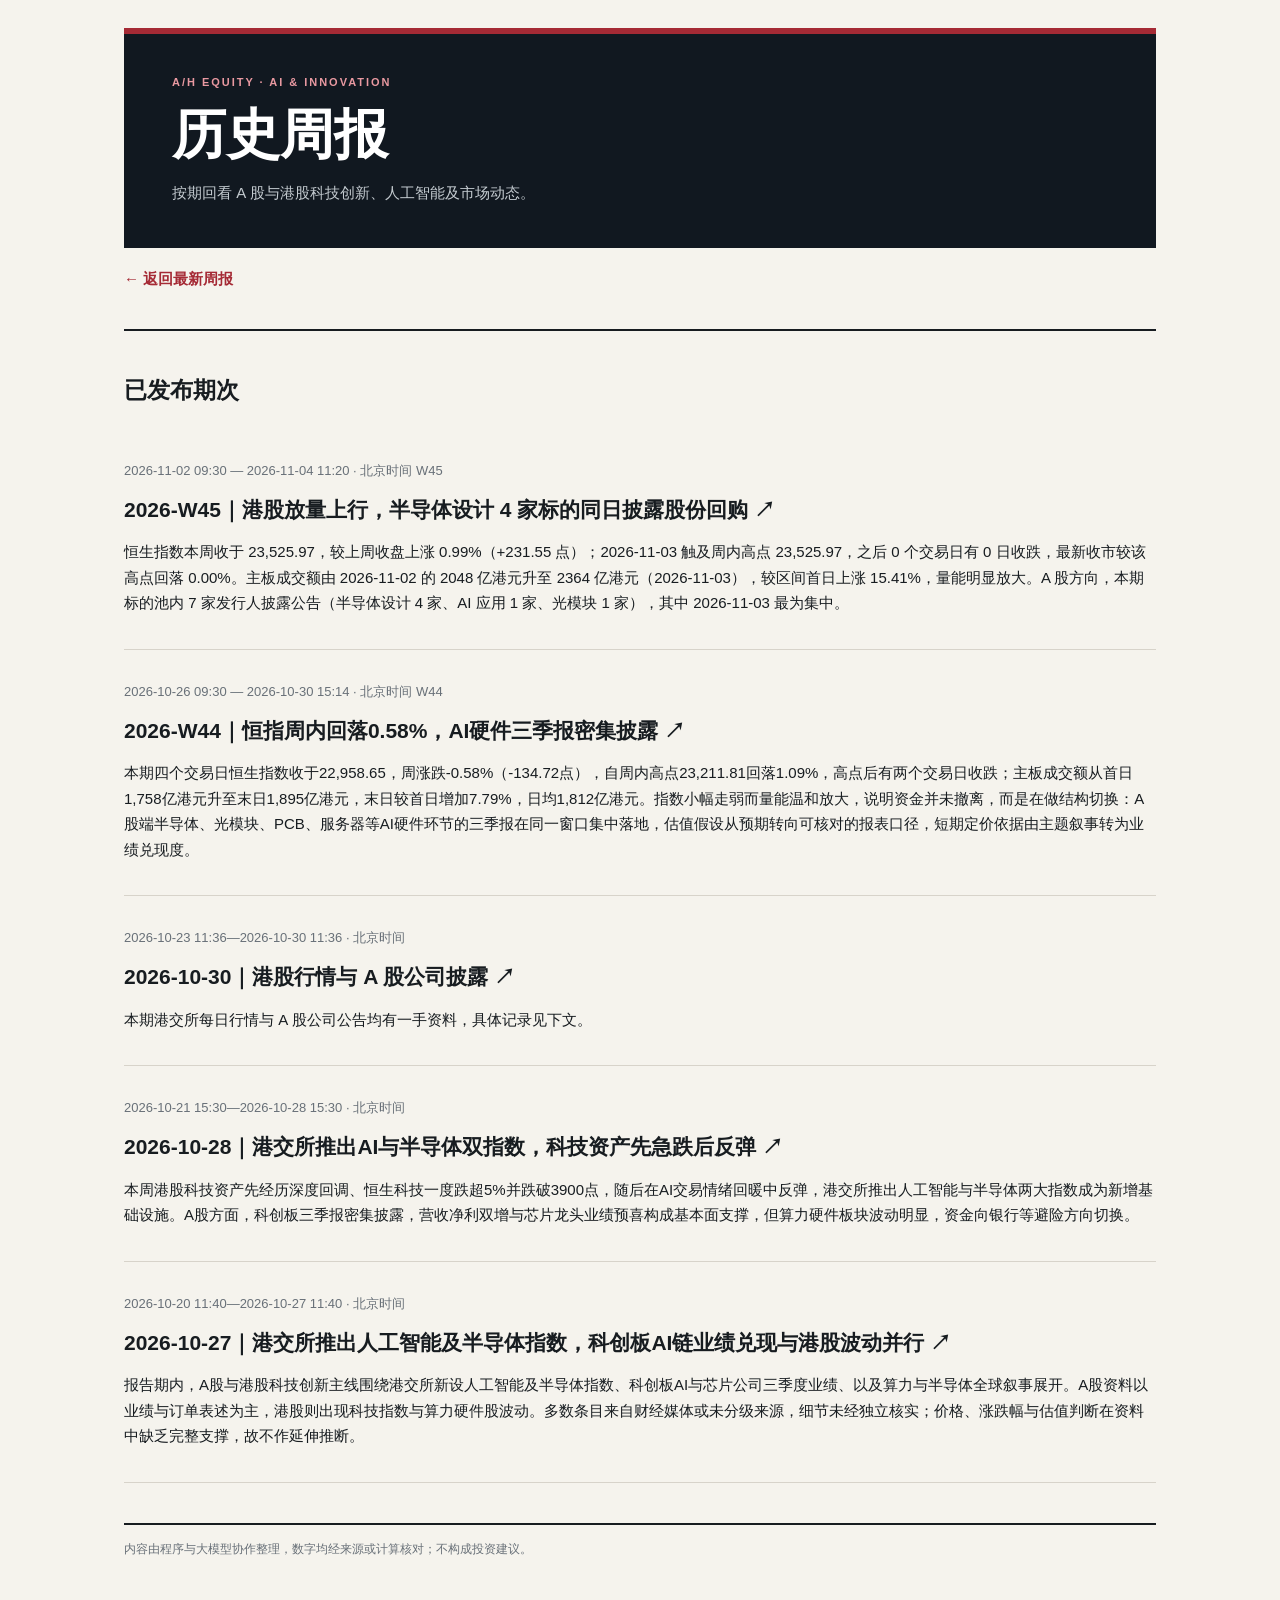
==== weekly/index.html @ f0af1150 "Publish A/H AI market weekly 2026-11-04" ====
<!doctype html><html lang="zh-CN"><head><meta charset="utf-8">
<meta name="viewport" content="width=device-width,initial-scale=1"><title>A/H AI 市场周报｜历史目录</title>
<style>:root{--paper:#f5f3ed;--ink:#171c20;--muted:#687078;--line:#d7d3ca;--red:#a52a35;--night:#111820}*{box-sizing:border-box}body{margin:0;background:var(--paper);color:var(--ink);font:15px/1.7 "Microsoft YaHei","PingFang SC",Arial,sans-serif}.wrap{max-width:1080px;margin:auto;padding:28px 24px 60px}.hero{background:var(--night);color:#fff;padding:42px 48px;border-top:6px solid var(--red)}.eyebrow{font:700 11px Arial,sans-serif;letter-spacing:.18em;color:#e999a1}.hero h1{font-size:clamp(34px,5vw,54px);line-height:1.15;margin:15px 0}.hero p{margin:0;color:#c4cbd0}.back{display:inline-block;margin:18px 0;color:var(--red);font-weight:800;text-decoration:none}.section{border-top:2px solid var(--ink);padding-top:22px;margin-top:20px}.entry{padding:18px 0;border-bottom:1px solid var(--line)}.entry h2{font-size:21px;line-height:1.4;margin:4px 0}.entry h2 a{color:var(--ink);text-decoration:none}.entry h2 a:hover{color:var(--red)}.meta,.empty{color:var(--muted);font-size:13px}footer{margin-top:40px;border-top:2px solid var(--ink);padding-top:14px;color:var(--muted);font-size:12px}@media(max-width:680px){.wrap{padding:0 16px 36px}.hero{margin:0 -16px;padding:30px 22px}}
</style></head><body><main class="wrap">
<header class="hero"><div class="eyebrow">A/H EQUITY · AI &amp; INNOVATION</div><h1>历史周报</h1>
<p>按期回看 A 股与港股科技创新、人工智能及市场动态。</p></header>
<a class="back" href="../">← 返回最新周报</a>
<section class="section"><h2>已发布期次</h2><article class="entry"><p class="meta">2026-11-02 09:30 — 2026-11-04 11:20 · 北京时间 <span class="tag-certainty">W45</span></p><h2><a href="2026-W45.html">2026-W45｜港股放量上行，半导体设计 4 家标的同日披露股份回购 ↗</a></h2><p>恒生指数本周收于 23,525.97，较上周收盘上涨 0.99%（+231.55 点）；2026-11-03 触及周内高点 23,525.97，之后 0 个交易日有 0 日收跌，最新收市较该高点回落 0.00%。主板成交额由 2026-11-02 的 2048 亿港元升至 2364 亿港元（2026-11-03），较区间首日上涨 15.41%，量能明显放大。A 股方向，本期标的池内 7 家发行人披露公告（半导体设计 4 家、AI 应用 1 家、光模块 1 家），其中 2026-11-03 最为集中。</p></article><article class="entry"><p class="meta">2026-10-26 09:30 — 2026-10-30 15:14 · 北京时间 <span class="tag-certainty">W44</span></p><h2><a href="2026-W44.html">2026-W44｜恒指周内回落0.58%，AI硬件三季报密集披露 ↗</a></h2><p>本期四个交易日恒生指数收于22,958.65，周涨跌-0.58%（-134.72点），自周内高点23,211.81回落1.09%，高点后有两个交易日收跌；主板成交额从首日1,758亿港元升至末日1,895亿港元，末日较首日增加7.79%，日均1,812亿港元。指数小幅走弱而量能温和放大，说明资金并未撤离，而是在做结构切换：A股端半导体、光模块、PCB、服务器等AI硬件环节的三季报在同一窗口集中落地，估值假设从预期转向可核对的报表口径，短期定价依据由主题叙事转为业绩兑现度。</p></article><article class="entry"><p class="meta">2026-10-23 11:36—2026-10-30 11:36 · 北京时间 </p><h2><a href="2026-10-30.html">2026-10-30｜港股行情与 A 股公司披露 ↗</a></h2><p>本期港交所每日行情与 A 股公司公告均有一手资料，具体记录见下文。</p></article><article class="entry"><p class="meta">2026-10-21 15:30—2026-10-28 15:30 · 北京时间 </p><h2><a href="2026-10-28.html">2026-10-28｜港交所推出AI与半导体双指数，科技资产先急跌后反弹 ↗</a></h2><p>本周港股科技资产先经历深度回调、恒生科技一度跌超5%并跌破3900点，随后在AI交易情绪回暖中反弹，港交所推出人工智能与半导体两大指数成为新增基础设施。A股方面，科创板三季报密集披露，营收净利双增与芯片龙头业绩预喜构成基本面支撑，但算力硬件板块波动明显，资金向银行等避险方向切换。</p></article><article class="entry"><p class="meta">2026-10-20 11:40—2026-10-27 11:40 · 北京时间 </p><h2><a href="2026-10-27.html">2026-10-27｜港交所推出人工智能及半导体指数，科创板AI链业绩兑现与港股波动并行 ↗</a></h2><p>报告期内，A股与港股科技创新主线围绕港交所新设人工智能及半导体指数、科创板AI与芯片公司三季度业绩、以及算力与半导体全球叙事展开。A股资料以业绩与订单表述为主，港股则出现科技指数与算力硬件股波动。多数条目来自财经媒体或未分级来源，细节未经独立核实；价格、涨跌幅与估值判断在资料中缺乏完整支撑，故不作延伸推断。</p></article></section>
<footer>内容由程序与大模型协作整理，数字均经来源或计算核对；不构成投资建议。</footer></main></body></html>
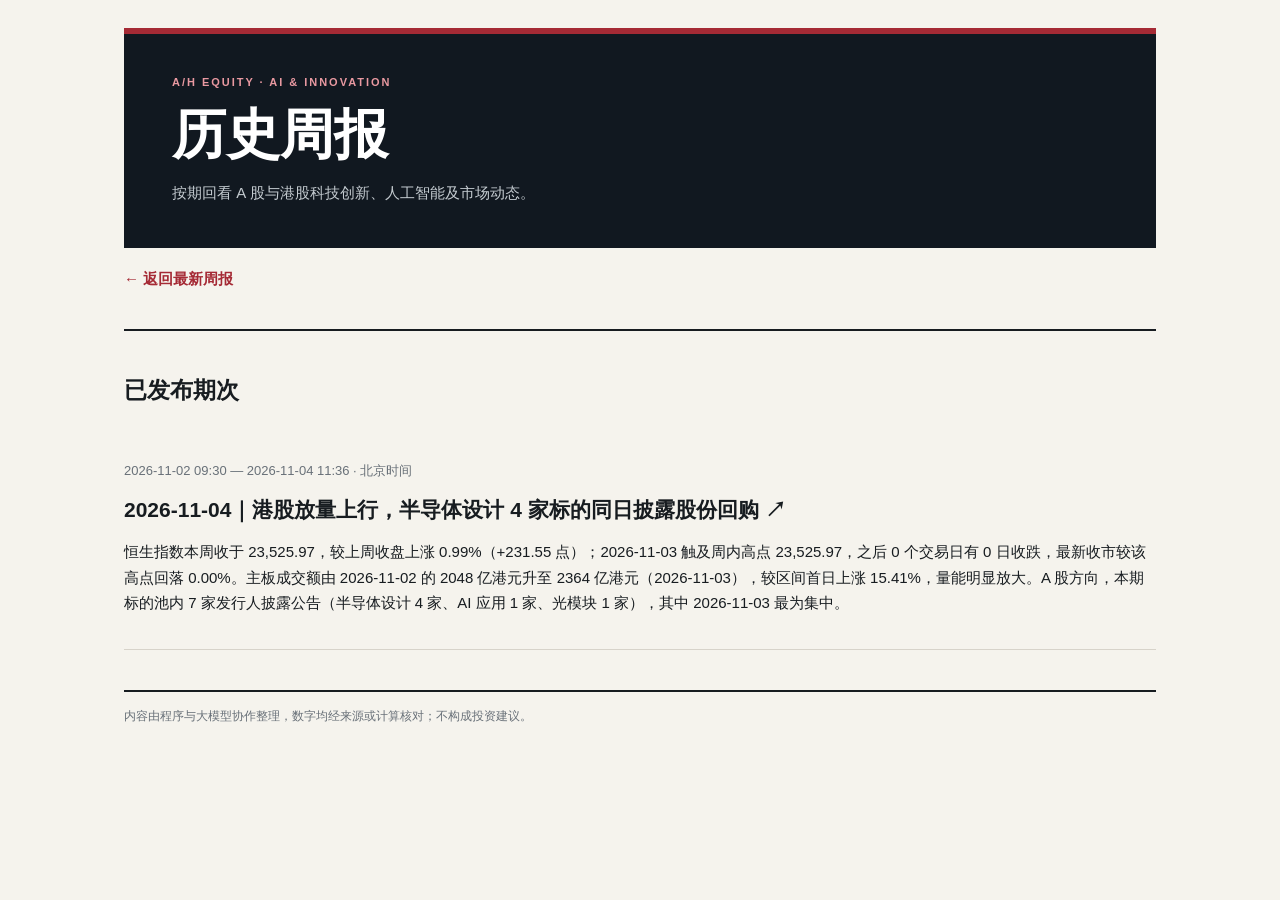
==== commit 5775073b: "Publish A/H AI market weekly 2026-11-04" ====
--- a/weekly/index.html
+++ b/weekly/index.html
@@ -5,5 +5,5 @@
 <header class="hero"><div class="eyebrow">A/H EQUITY · AI &amp; INNOVATION</div><h1>历史周报</h1>
 <p>按期回看 A 股与港股科技创新、人工智能及市场动态。</p></header>
 <a class="back" href="../">← 返回最新周报</a>
-<section class="section"><h2>已发布期次</h2><article class="entry"><p class="meta">2026-11-02 09:30 — 2026-11-04 11:20 · 北京时间 <span class="tag-certainty">W45</span></p><h2><a href="2026-W45.html">2026-W45｜港股放量上行，半导体设计 4 家标的同日披露股份回购 ↗</a></h2><p>恒生指数本周收于 23,525.97，较上周收盘上涨 0.99%（+231.55 点）；2026-11-03 触及周内高点 23,525.97，之后 0 个交易日有 0 日收跌，最新收市较该高点回落 0.00%。主板成交额由 2026-11-02 的 2048 亿港元升至 2364 亿港元（2026-11-03），较区间首日上涨 15.41%，量能明显放大。A 股方向，本期标的池内 7 家发行人披露公告（半导体设计 4 家、AI 应用 1 家、光模块 1 家），其中 2026-11-03 最为集中。</p></article><article class="entry"><p class="meta">2026-10-26 09:30 — 2026-10-30 15:14 · 北京时间 <span class="tag-certainty">W44</span></p><h2><a href="2026-W44.html">2026-W44｜恒指周内回落0.58%，AI硬件三季报密集披露 ↗</a></h2><p>本期四个交易日恒生指数收于22,958.65，周涨跌-0.58%（-134.72点），自周内高点23,211.81回落1.09%，高点后有两个交易日收跌；主板成交额从首日1,758亿港元升至末日1,895亿港元，末日较首日增加7.79%，日均1,812亿港元。指数小幅走弱而量能温和放大，说明资金并未撤离，而是在做结构切换：A股端半导体、光模块、PCB、服务器等AI硬件环节的三季报在同一窗口集中落地，估值假设从预期转向可核对的报表口径，短期定价依据由主题叙事转为业绩兑现度。</p></article><article class="entry"><p class="meta">2026-10-23 11:36—2026-10-30 11:36 · 北京时间 </p><h2><a href="2026-10-30.html">2026-10-30｜港股行情与 A 股公司披露 ↗</a></h2><p>本期港交所每日行情与 A 股公司公告均有一手资料，具体记录见下文。</p></article><article class="entry"><p class="meta">2026-10-21 15:30—2026-10-28 15:30 · 北京时间 </p><h2><a href="2026-10-28.html">2026-10-28｜港交所推出AI与半导体双指数，科技资产先急跌后反弹 ↗</a></h2><p>本周港股科技资产先经历深度回调、恒生科技一度跌超5%并跌破3900点，随后在AI交易情绪回暖中反弹，港交所推出人工智能与半导体两大指数成为新增基础设施。A股方面，科创板三季报密集披露，营收净利双增与芯片龙头业绩预喜构成基本面支撑，但算力硬件板块波动明显，资金向银行等避险方向切换。</p></article><article class="entry"><p class="meta">2026-10-20 11:40—2026-10-27 11:40 · 北京时间 </p><h2><a href="2026-10-27.html">2026-10-27｜港交所推出人工智能及半导体指数，科创板AI链业绩兑现与港股波动并行 ↗</a></h2><p>报告期内，A股与港股科技创新主线围绕港交所新设人工智能及半导体指数、科创板AI与芯片公司三季度业绩、以及算力与半导体全球叙事展开。A股资料以业绩与订单表述为主，港股则出现科技指数与算力硬件股波动。多数条目来自财经媒体或未分级来源，细节未经独立核实；价格、涨跌幅与估值判断在资料中缺乏完整支撑，故不作延伸推断。</p></article></section>
+<section class="section"><h2>已发布期次</h2><article class="entry"><p class="meta">2026-11-02 09:30 — 2026-11-04 11:36 · 北京时间</p><h2><a href="2026-W45.html">2026-11-04｜港股放量上行，半导体设计 4 家标的同日披露股份回购 ↗</a></h2><p>恒生指数本周收于 23,525.97，较上周收盘上涨 0.99%（+231.55 点）；2026-11-03 触及周内高点 23,525.97，之后 0 个交易日有 0 日收跌，最新收市较该高点回落 0.00%。主板成交额由 2026-11-02 的 2048 亿港元升至 2364 亿港元（2026-11-03），较区间首日上涨 15.41%，量能明显放大。A 股方向，本期标的池内 7 家发行人披露公告（半导体设计 4 家、AI 应用 1 家、光模块 1 家），其中 2026-11-03 最为集中。</p></article></section>
 <footer>内容由程序与大模型协作整理，数字均经来源或计算核对；不构成投资建议。</footer></main></body></html>
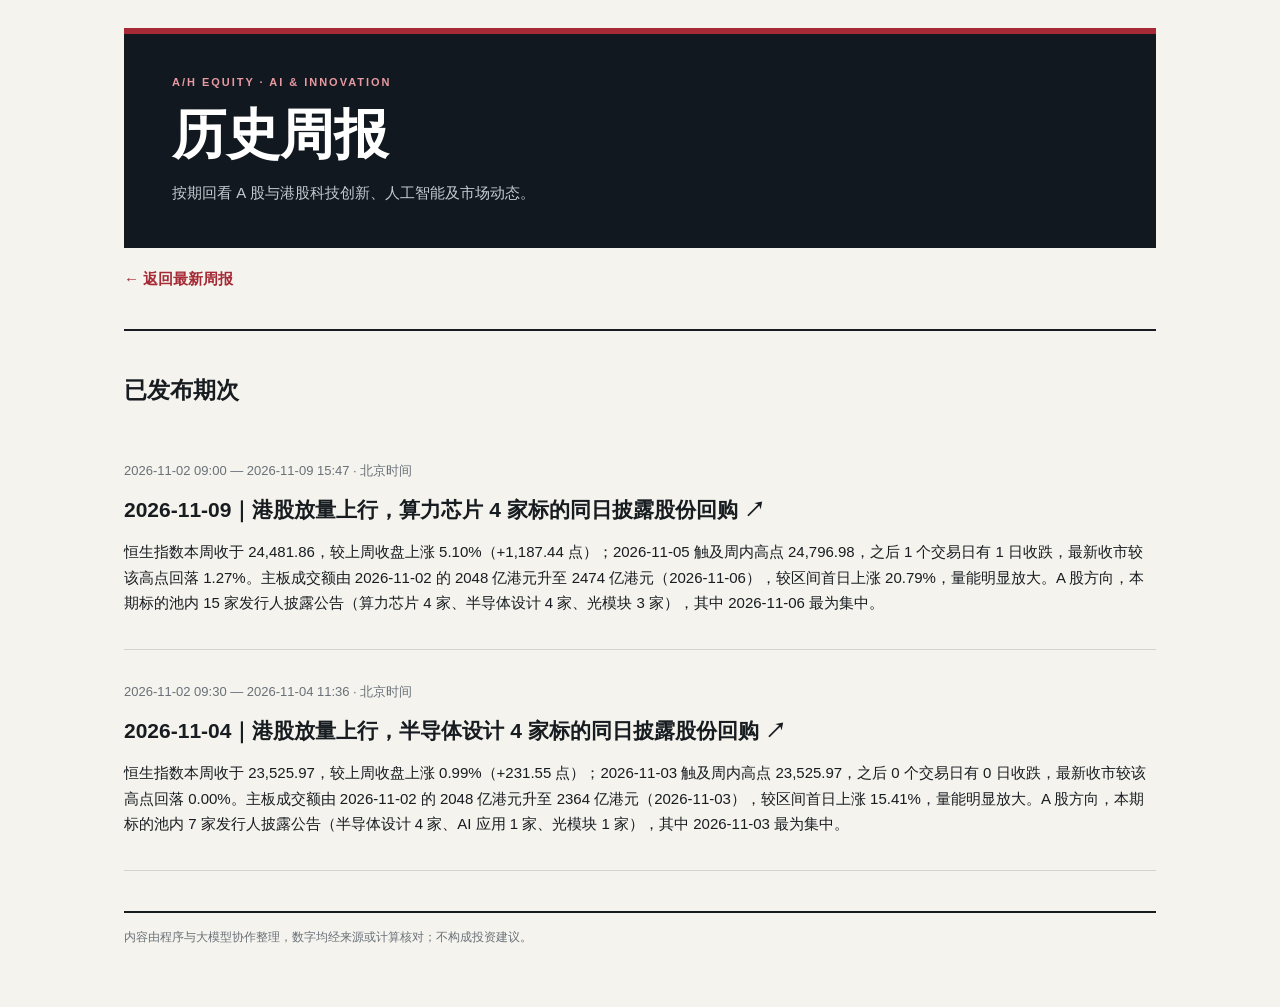
==== commit 1341e743: "Publish A/H AI market weekly 2026-11-09" ====
--- a/weekly/index.html
+++ b/weekly/index.html
@@ -5,5 +5,5 @@
 <header class="hero"><div class="eyebrow">A/H EQUITY · AI &amp; INNOVATION</div><h1>历史周报</h1>
 <p>按期回看 A 股与港股科技创新、人工智能及市场动态。</p></header>
 <a class="back" href="../">← 返回最新周报</a>
-<section class="section"><h2>已发布期次</h2><article class="entry"><p class="meta">2026-11-02 09:30 — 2026-11-04 11:36 · 北京时间</p><h2><a href="2026-W45.html">2026-11-04｜港股放量上行，半导体设计 4 家标的同日披露股份回购 ↗</a></h2><p>恒生指数本周收于 23,525.97，较上周收盘上涨 0.99%（+231.55 点）；2026-11-03 触及周内高点 23,525.97，之后 0 个交易日有 0 日收跌，最新收市较该高点回落 0.00%。主板成交额由 2026-11-02 的 2048 亿港元升至 2364 亿港元（2026-11-03），较区间首日上涨 15.41%，量能明显放大。A 股方向，本期标的池内 7 家发行人披露公告（半导体设计 4 家、AI 应用 1 家、光模块 1 家），其中 2026-11-03 最为集中。</p></article></section>
+<section class="section"><h2>已发布期次</h2><article class="entry"><p class="meta">2026-11-02 09:00 — 2026-11-09 15:47 · 北京时间</p><h2><a href="2026-11-09.html">2026-11-09｜港股放量上行，算力芯片 4 家标的同日披露股份回购 ↗</a></h2><p>恒生指数本周收于 24,481.86，较上周收盘上涨 5.10%（+1,187.44 点）；2026-11-05 触及周内高点 24,796.98，之后 1 个交易日有 1 日收跌，最新收市较该高点回落 1.27%。主板成交额由 2026-11-02 的 2048 亿港元升至 2474 亿港元（2026-11-06），较区间首日上涨 20.79%，量能明显放大。A 股方向，本期标的池内 15 家发行人披露公告（算力芯片 4 家、半导体设计 4 家、光模块 3 家），其中 2026-11-06 最为集中。</p></article><article class="entry"><p class="meta">2026-11-02 09:30 — 2026-11-04 11:36 · 北京时间</p><h2><a href="2026-11-04.html">2026-11-04｜港股放量上行，半导体设计 4 家标的同日披露股份回购 ↗</a></h2><p>恒生指数本周收于 23,525.97，较上周收盘上涨 0.99%（+231.55 点）；2026-11-03 触及周内高点 23,525.97，之后 0 个交易日有 0 日收跌，最新收市较该高点回落 0.00%。主板成交额由 2026-11-02 的 2048 亿港元升至 2364 亿港元（2026-11-03），较区间首日上涨 15.41%，量能明显放大。A 股方向，本期标的池内 7 家发行人披露公告（半导体设计 4 家、AI 应用 1 家、光模块 1 家），其中 2026-11-03 最为集中。</p></article></section>
 <footer>内容由程序与大模型协作整理，数字均经来源或计算核对；不构成投资建议。</footer></main></body></html>
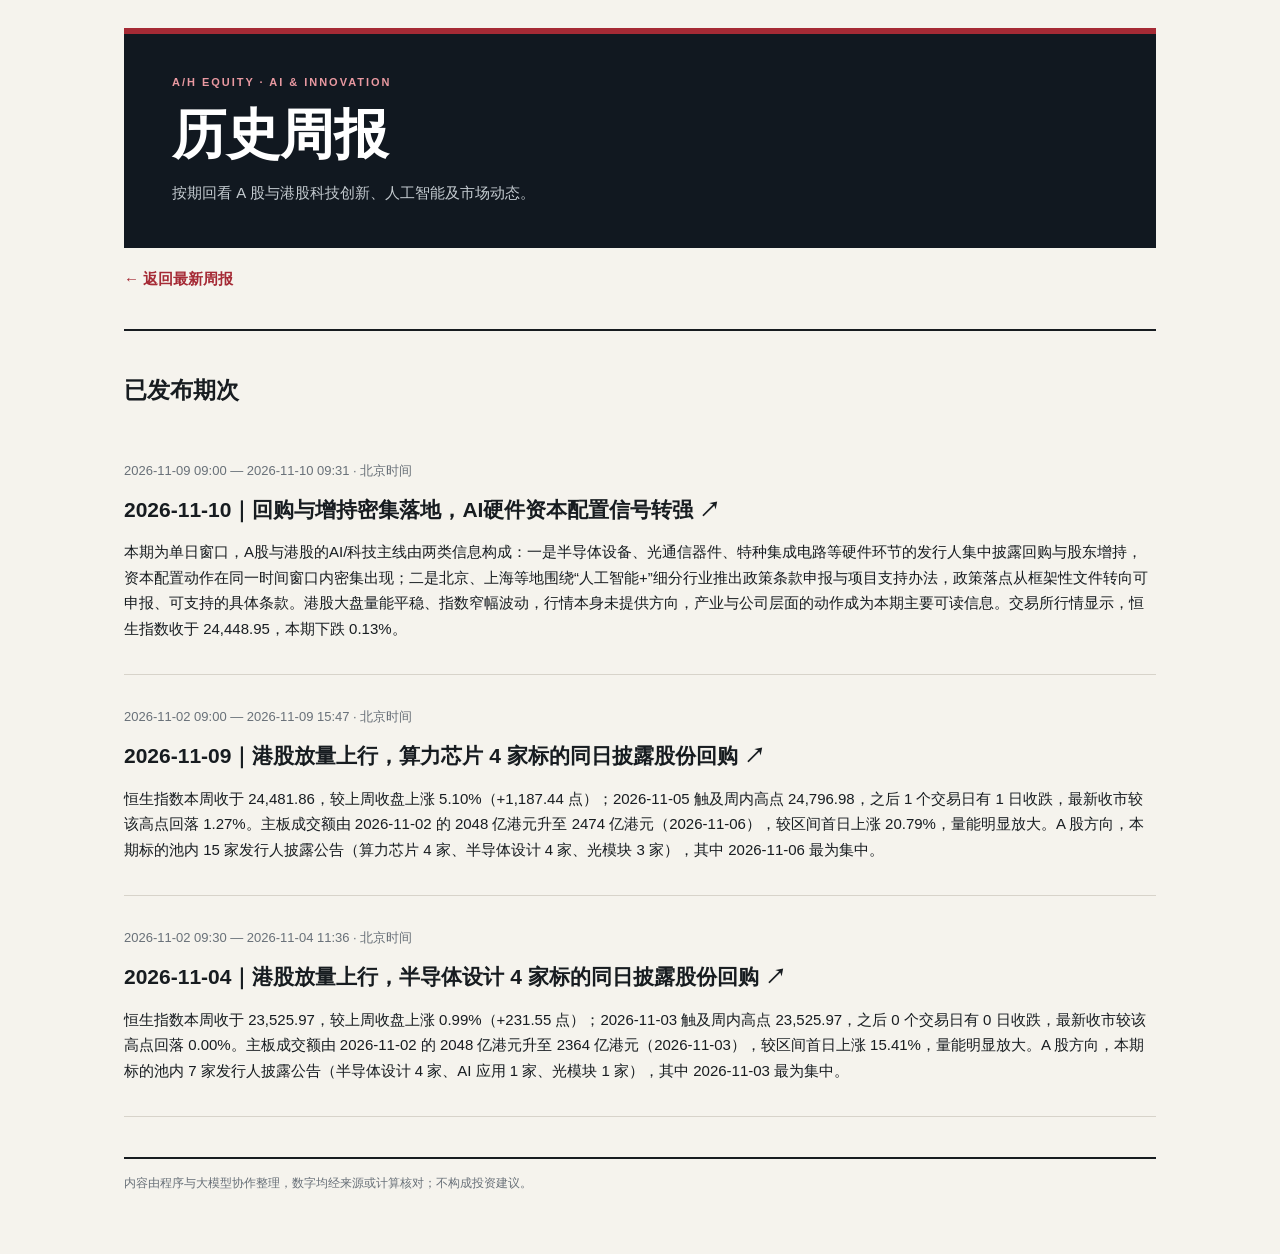
==== commit e6d91775: "Publish A/H AI market weekly 2026-11-10" ====
--- a/weekly/index.html
+++ b/weekly/index.html
@@ -5,5 +5,5 @@
 <header class="hero"><div class="eyebrow">A/H EQUITY · AI &amp; INNOVATION</div><h1>历史周报</h1>
 <p>按期回看 A 股与港股科技创新、人工智能及市场动态。</p></header>
 <a class="back" href="../">← 返回最新周报</a>
-<section class="section"><h2>已发布期次</h2><article class="entry"><p class="meta">2026-11-02 09:00 — 2026-11-09 15:47 · 北京时间</p><h2><a href="2026-11-09.html">2026-11-09｜港股放量上行，算力芯片 4 家标的同日披露股份回购 ↗</a></h2><p>恒生指数本周收于 24,481.86，较上周收盘上涨 5.10%（+1,187.44 点）；2026-11-05 触及周内高点 24,796.98，之后 1 个交易日有 1 日收跌，最新收市较该高点回落 1.27%。主板成交额由 2026-11-02 的 2048 亿港元升至 2474 亿港元（2026-11-06），较区间首日上涨 20.79%，量能明显放大。A 股方向，本期标的池内 15 家发行人披露公告（算力芯片 4 家、半导体设计 4 家、光模块 3 家），其中 2026-11-06 最为集中。</p></article><article class="entry"><p class="meta">2026-11-02 09:30 — 2026-11-04 11:36 · 北京时间</p><h2><a href="2026-11-04.html">2026-11-04｜港股放量上行，半导体设计 4 家标的同日披露股份回购 ↗</a></h2><p>恒生指数本周收于 23,525.97，较上周收盘上涨 0.99%（+231.55 点）；2026-11-03 触及周内高点 23,525.97，之后 0 个交易日有 0 日收跌，最新收市较该高点回落 0.00%。主板成交额由 2026-11-02 的 2048 亿港元升至 2364 亿港元（2026-11-03），较区间首日上涨 15.41%，量能明显放大。A 股方向，本期标的池内 7 家发行人披露公告（半导体设计 4 家、AI 应用 1 家、光模块 1 家），其中 2026-11-03 最为集中。</p></article></section>
+<section class="section"><h2>已发布期次</h2><article class="entry"><p class="meta">2026-11-09 09:00 — 2026-11-10 09:31 · 北京时间</p><h2><a href="2026-11-10.html">2026-11-10｜回购与增持密集落地，AI硬件资本配置信号转强 ↗</a></h2><p>本期为单日窗口，A股与港股的AI/科技主线由两类信息构成：一是半导体设备、光通信器件、特种集成电路等硬件环节的发行人集中披露回购与股东增持，资本配置动作在同一时间窗口内密集出现；二是北京、上海等地围绕“人工智能+”细分行业推出政策条款申报与项目支持办法，政策落点从框架性文件转向可申报、可支持的具体条款。港股大盘量能平稳、指数窄幅波动，行情本身未提供方向，产业与公司层面的动作成为本期主要可读信息。交易所行情显示，恒生指数收于 24,448.95，本期下跌 0.13%。</p></article><article class="entry"><p class="meta">2026-11-02 09:00 — 2026-11-09 15:47 · 北京时间</p><h2><a href="2026-11-09.html">2026-11-09｜港股放量上行，算力芯片 4 家标的同日披露股份回购 ↗</a></h2><p>恒生指数本周收于 24,481.86，较上周收盘上涨 5.10%（+1,187.44 点）；2026-11-05 触及周内高点 24,796.98，之后 1 个交易日有 1 日收跌，最新收市较该高点回落 1.27%。主板成交额由 2026-11-02 的 2048 亿港元升至 2474 亿港元（2026-11-06），较区间首日上涨 20.79%，量能明显放大。A 股方向，本期标的池内 15 家发行人披露公告（算力芯片 4 家、半导体设计 4 家、光模块 3 家），其中 2026-11-06 最为集中。</p></article><article class="entry"><p class="meta">2026-11-02 09:30 — 2026-11-04 11:36 · 北京时间</p><h2><a href="2026-11-04.html">2026-11-04｜港股放量上行，半导体设计 4 家标的同日披露股份回购 ↗</a></h2><p>恒生指数本周收于 23,525.97，较上周收盘上涨 0.99%（+231.55 点）；2026-11-03 触及周内高点 23,525.97，之后 0 个交易日有 0 日收跌，最新收市较该高点回落 0.00%。主板成交额由 2026-11-02 的 2048 亿港元升至 2364 亿港元（2026-11-03），较区间首日上涨 15.41%，量能明显放大。A 股方向，本期标的池内 7 家发行人披露公告（半导体设计 4 家、AI 应用 1 家、光模块 1 家），其中 2026-11-03 最为集中。</p></article></section>
 <footer>内容由程序与大模型协作整理，数字均经来源或计算核对；不构成投资建议。</footer></main></body></html>
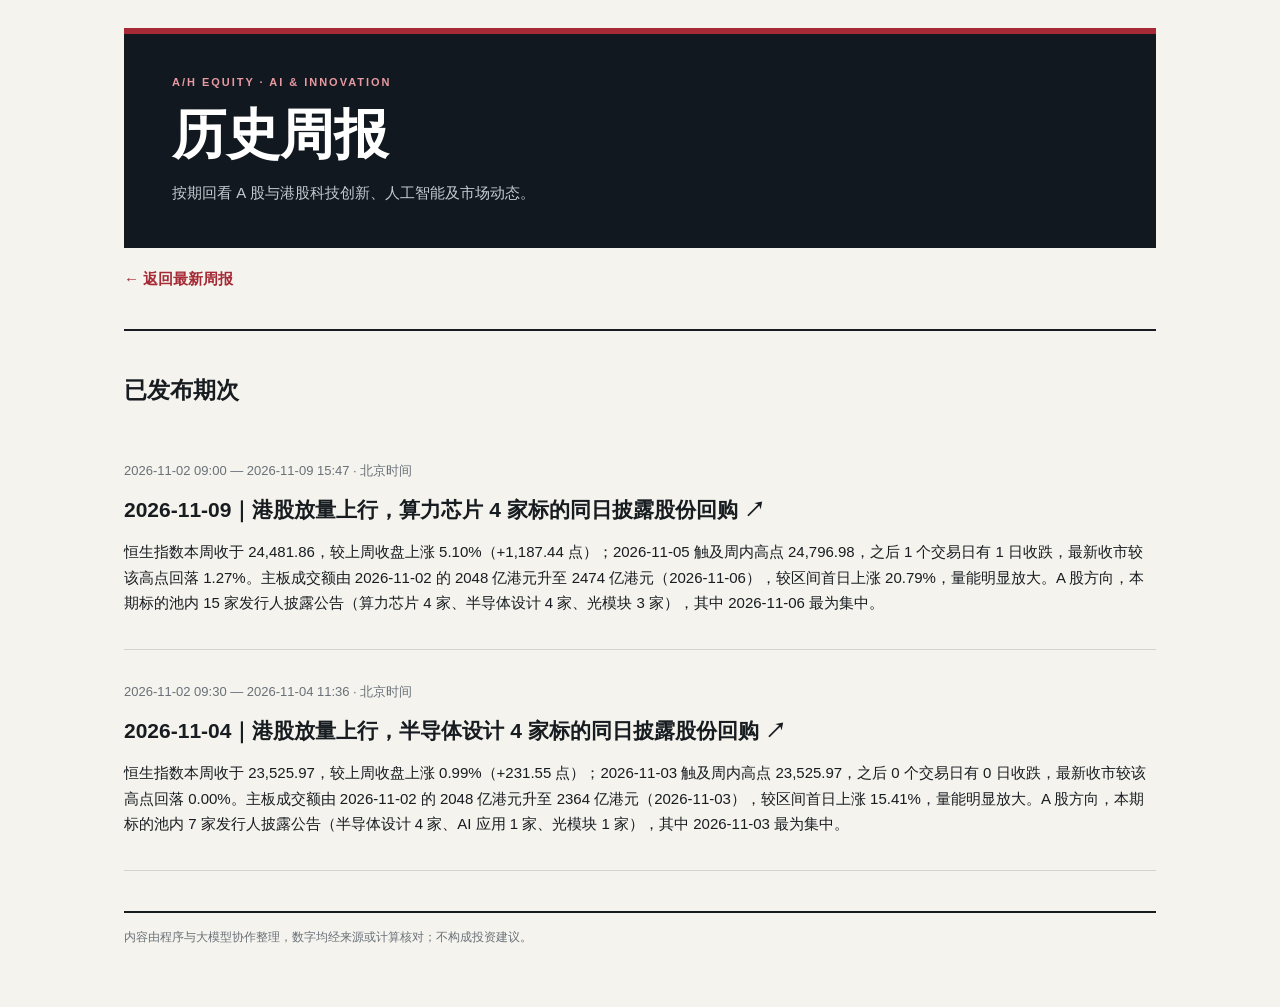
==== commit 4241d01d: "Remove 2026-11-10 weekly article from archive" ====
--- a/weekly/index.html
+++ b/weekly/index.html
@@ -5,5 +5,5 @@
 <header class="hero"><div class="eyebrow">A/H EQUITY · AI &amp; INNOVATION</div><h1>历史周报</h1>
 <p>按期回看 A 股与港股科技创新、人工智能及市场动态。</p></header>
 <a class="back" href="../">← 返回最新周报</a>
-<section class="section"><h2>已发布期次</h2><article class="entry"><p class="meta">2026-11-09 09:00 — 2026-11-10 09:31 · 北京时间</p><h2><a href="2026-11-10.html">2026-11-10｜回购与增持密集落地，AI硬件资本配置信号转强 ↗</a></h2><p>本期为单日窗口，A股与港股的AI/科技主线由两类信息构成：一是半导体设备、光通信器件、特种集成电路等硬件环节的发行人集中披露回购与股东增持，资本配置动作在同一时间窗口内密集出现；二是北京、上海等地围绕“人工智能+”细分行业推出政策条款申报与项目支持办法，政策落点从框架性文件转向可申报、可支持的具体条款。港股大盘量能平稳、指数窄幅波动，行情本身未提供方向，产业与公司层面的动作成为本期主要可读信息。交易所行情显示，恒生指数收于 24,448.95，本期下跌 0.13%。</p></article><article class="entry"><p class="meta">2026-11-02 09:00 — 2026-11-09 15:47 · 北京时间</p><h2><a href="2026-11-09.html">2026-11-09｜港股放量上行，算力芯片 4 家标的同日披露股份回购 ↗</a></h2><p>恒生指数本周收于 24,481.86，较上周收盘上涨 5.10%（+1,187.44 点）；2026-11-05 触及周内高点 24,796.98，之后 1 个交易日有 1 日收跌，最新收市较该高点回落 1.27%。主板成交额由 2026-11-02 的 2048 亿港元升至 2474 亿港元（2026-11-06），较区间首日上涨 20.79%，量能明显放大。A 股方向，本期标的池内 15 家发行人披露公告（算力芯片 4 家、半导体设计 4 家、光模块 3 家），其中 2026-11-06 最为集中。</p></article><article class="entry"><p class="meta">2026-11-02 09:30 — 2026-11-04 11:36 · 北京时间</p><h2><a href="2026-11-04.html">2026-11-04｜港股放量上行，半导体设计 4 家标的同日披露股份回购 ↗</a></h2><p>恒生指数本周收于 23,525.97，较上周收盘上涨 0.99%（+231.55 点）；2026-11-03 触及周内高点 23,525.97，之后 0 个交易日有 0 日收跌，最新收市较该高点回落 0.00%。主板成交额由 2026-11-02 的 2048 亿港元升至 2364 亿港元（2026-11-03），较区间首日上涨 15.41%，量能明显放大。A 股方向，本期标的池内 7 家发行人披露公告（半导体设计 4 家、AI 应用 1 家、光模块 1 家），其中 2026-11-03 最为集中。</p></article></section>
+<section class="section"><h2>已发布期次</h2><article class="entry"><p class="meta">2026-11-02 09:00 — 2026-11-09 15:47 · 北京时间</p><h2><a href="2026-11-09.html">2026-11-09｜港股放量上行，算力芯片 4 家标的同日披露股份回购 ↗</a></h2><p>恒生指数本周收于 24,481.86，较上周收盘上涨 5.10%（+1,187.44 点）；2026-11-05 触及周内高点 24,796.98，之后 1 个交易日有 1 日收跌，最新收市较该高点回落 1.27%。主板成交额由 2026-11-02 的 2048 亿港元升至 2474 亿港元（2026-11-06），较区间首日上涨 20.79%，量能明显放大。A 股方向，本期标的池内 15 家发行人披露公告（算力芯片 4 家、半导体设计 4 家、光模块 3 家），其中 2026-11-06 最为集中。</p></article><article class="entry"><p class="meta">2026-11-02 09:30 — 2026-11-04 11:36 · 北京时间</p><h2><a href="2026-11-04.html">2026-11-04｜港股放量上行，半导体设计 4 家标的同日披露股份回购 ↗</a></h2><p>恒生指数本周收于 23,525.97，较上周收盘上涨 0.99%（+231.55 点）；2026-11-03 触及周内高点 23,525.97，之后 0 个交易日有 0 日收跌，最新收市较该高点回落 0.00%。主板成交额由 2026-11-02 的 2048 亿港元升至 2364 亿港元（2026-11-03），较区间首日上涨 15.41%，量能明显放大。A 股方向，本期标的池内 7 家发行人披露公告（半导体设计 4 家、AI 应用 1 家、光模块 1 家），其中 2026-11-03 最为集中。</p></article></section>
 <footer>内容由程序与大模型协作整理，数字均经来源或计算核对；不构成投资建议。</footer></main></body></html>
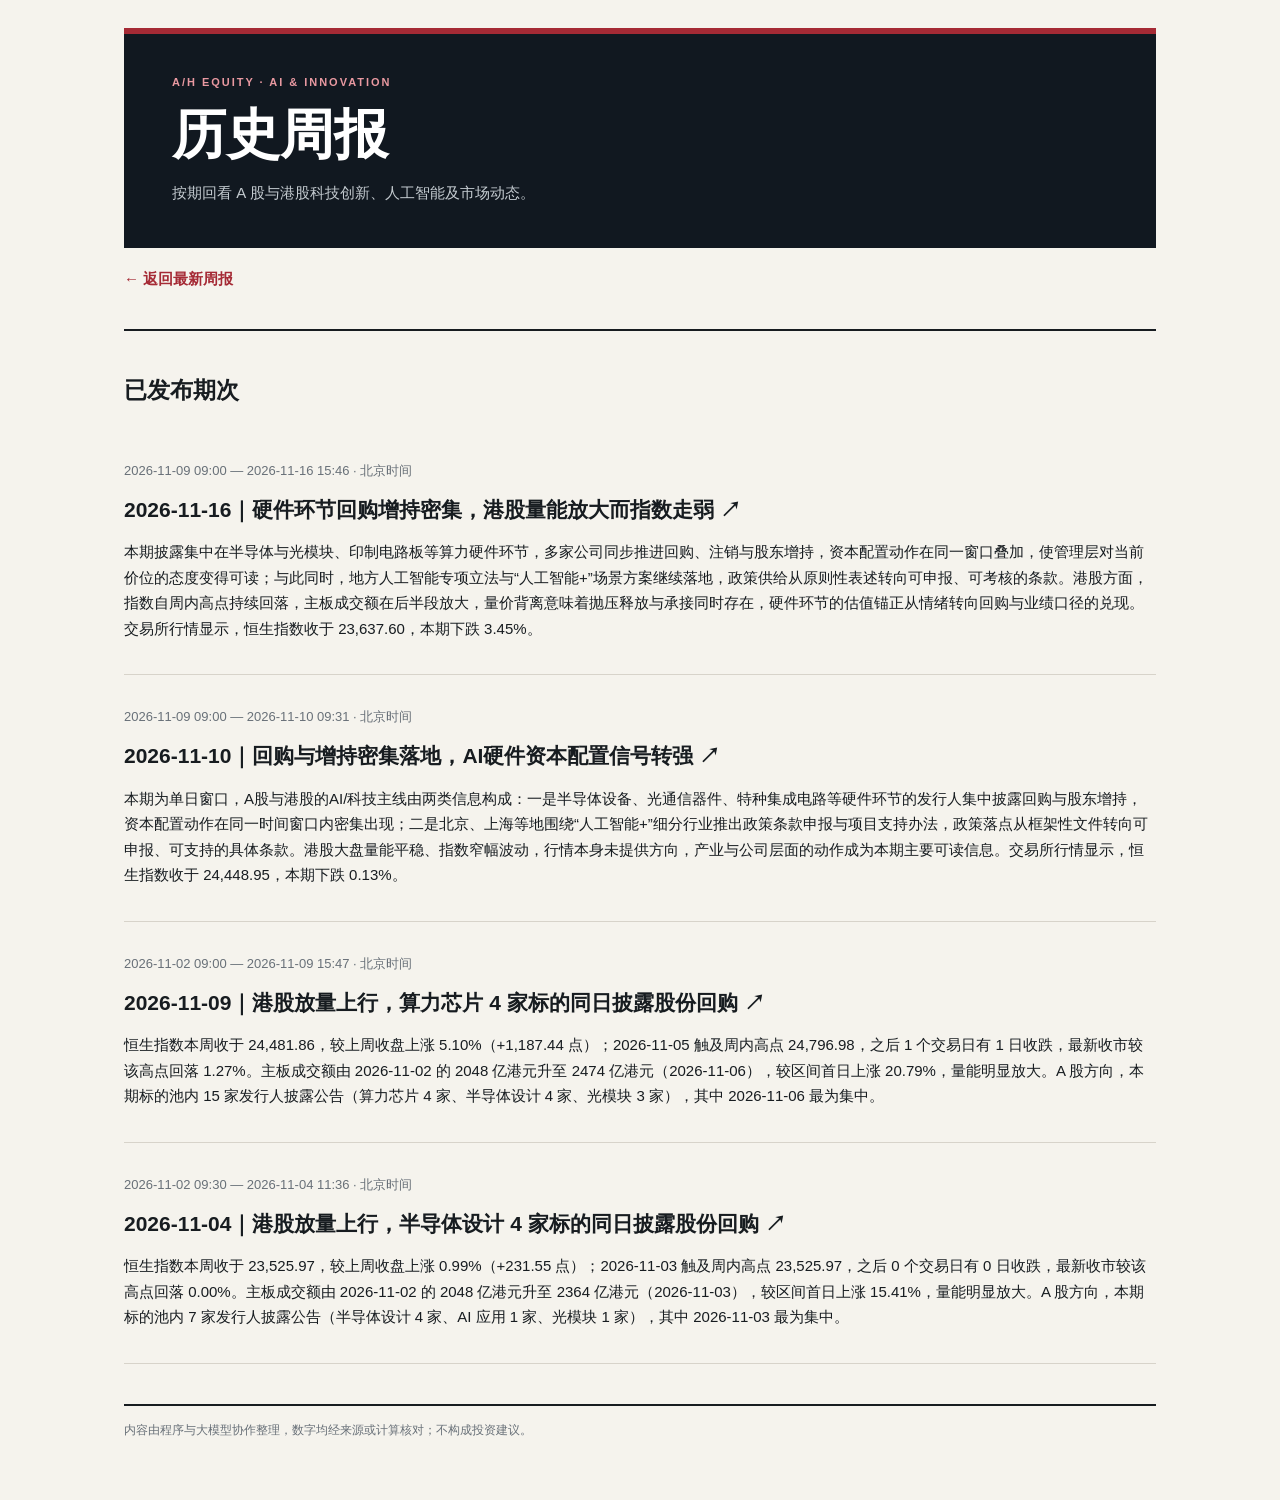
==== commit 1d72af35: "Publish A/H AI market weekly 2026-11-16" ====
--- a/weekly/index.html
+++ b/weekly/index.html
@@ -5,5 +5,5 @@
 <header class="hero"><div class="eyebrow">A/H EQUITY · AI &amp; INNOVATION</div><h1>历史周报</h1>
 <p>按期回看 A 股与港股科技创新、人工智能及市场动态。</p></header>
 <a class="back" href="../">← 返回最新周报</a>
-<section class="section"><h2>已发布期次</h2><article class="entry"><p class="meta">2026-11-02 09:00 — 2026-11-09 15:47 · 北京时间</p><h2><a href="2026-11-09.html">2026-11-09｜港股放量上行，算力芯片 4 家标的同日披露股份回购 ↗</a></h2><p>恒生指数本周收于 24,481.86，较上周收盘上涨 5.10%（+1,187.44 点）；2026-11-05 触及周内高点 24,796.98，之后 1 个交易日有 1 日收跌，最新收市较该高点回落 1.27%。主板成交额由 2026-11-02 的 2048 亿港元升至 2474 亿港元（2026-11-06），较区间首日上涨 20.79%，量能明显放大。A 股方向，本期标的池内 15 家发行人披露公告（算力芯片 4 家、半导体设计 4 家、光模块 3 家），其中 2026-11-06 最为集中。</p></article><article class="entry"><p class="meta">2026-11-02 09:30 — 2026-11-04 11:36 · 北京时间</p><h2><a href="2026-11-04.html">2026-11-04｜港股放量上行，半导体设计 4 家标的同日披露股份回购 ↗</a></h2><p>恒生指数本周收于 23,525.97，较上周收盘上涨 0.99%（+231.55 点）；2026-11-03 触及周内高点 23,525.97，之后 0 个交易日有 0 日收跌，最新收市较该高点回落 0.00%。主板成交额由 2026-11-02 的 2048 亿港元升至 2364 亿港元（2026-11-03），较区间首日上涨 15.41%，量能明显放大。A 股方向，本期标的池内 7 家发行人披露公告（半导体设计 4 家、AI 应用 1 家、光模块 1 家），其中 2026-11-03 最为集中。</p></article></section>
+<section class="section"><h2>已发布期次</h2><article class="entry"><p class="meta">2026-11-09 09:00 — 2026-11-16 15:46 · 北京时间</p><h2><a href="2026-11-16.html">2026-11-16｜硬件环节回购增持密集，港股量能放大而指数走弱 ↗</a></h2><p>本期披露集中在半导体与光模块、印制电路板等算力硬件环节，多家公司同步推进回购、注销与股东增持，资本配置动作在同一窗口叠加，使管理层对当前价位的态度变得可读；与此同时，地方人工智能专项立法与“人工智能+”场景方案继续落地，政策供给从原则性表述转向可申报、可考核的条款。港股方面，指数自周内高点持续回落，主板成交额在后半段放大，量价背离意味着抛压释放与承接同时存在，硬件环节的估值锚正从情绪转向回购与业绩口径的兑现。交易所行情显示，恒生指数收于 23,637.60，本期下跌 3.45%。</p></article><article class="entry"><p class="meta">2026-11-09 09:00 — 2026-11-10 09:31 · 北京时间</p><h2><a href="2026-11-10.html">2026-11-10｜回购与增持密集落地，AI硬件资本配置信号转强 ↗</a></h2><p>本期为单日窗口，A股与港股的AI/科技主线由两类信息构成：一是半导体设备、光通信器件、特种集成电路等硬件环节的发行人集中披露回购与股东增持，资本配置动作在同一时间窗口内密集出现；二是北京、上海等地围绕“人工智能+”细分行业推出政策条款申报与项目支持办法，政策落点从框架性文件转向可申报、可支持的具体条款。港股大盘量能平稳、指数窄幅波动，行情本身未提供方向，产业与公司层面的动作成为本期主要可读信息。交易所行情显示，恒生指数收于 24,448.95，本期下跌 0.13%。</p></article><article class="entry"><p class="meta">2026-11-02 09:00 — 2026-11-09 15:47 · 北京时间</p><h2><a href="2026-11-09.html">2026-11-09｜港股放量上行，算力芯片 4 家标的同日披露股份回购 ↗</a></h2><p>恒生指数本周收于 24,481.86，较上周收盘上涨 5.10%（+1,187.44 点）；2026-11-05 触及周内高点 24,796.98，之后 1 个交易日有 1 日收跌，最新收市较该高点回落 1.27%。主板成交额由 2026-11-02 的 2048 亿港元升至 2474 亿港元（2026-11-06），较区间首日上涨 20.79%，量能明显放大。A 股方向，本期标的池内 15 家发行人披露公告（算力芯片 4 家、半导体设计 4 家、光模块 3 家），其中 2026-11-06 最为集中。</p></article><article class="entry"><p class="meta">2026-11-02 09:30 — 2026-11-04 11:36 · 北京时间</p><h2><a href="2026-11-04.html">2026-11-04｜港股放量上行，半导体设计 4 家标的同日披露股份回购 ↗</a></h2><p>恒生指数本周收于 23,525.97，较上周收盘上涨 0.99%（+231.55 点）；2026-11-03 触及周内高点 23,525.97，之后 0 个交易日有 0 日收跌，最新收市较该高点回落 0.00%。主板成交额由 2026-11-02 的 2048 亿港元升至 2364 亿港元（2026-11-03），较区间首日上涨 15.41%，量能明显放大。A 股方向，本期标的池内 7 家发行人披露公告（半导体设计 4 家、AI 应用 1 家、光模块 1 家），其中 2026-11-03 最为集中。</p></article></section>
 <footer>内容由程序与大模型协作整理，数字均经来源或计算核对；不构成投资建议。</footer></main></body></html>
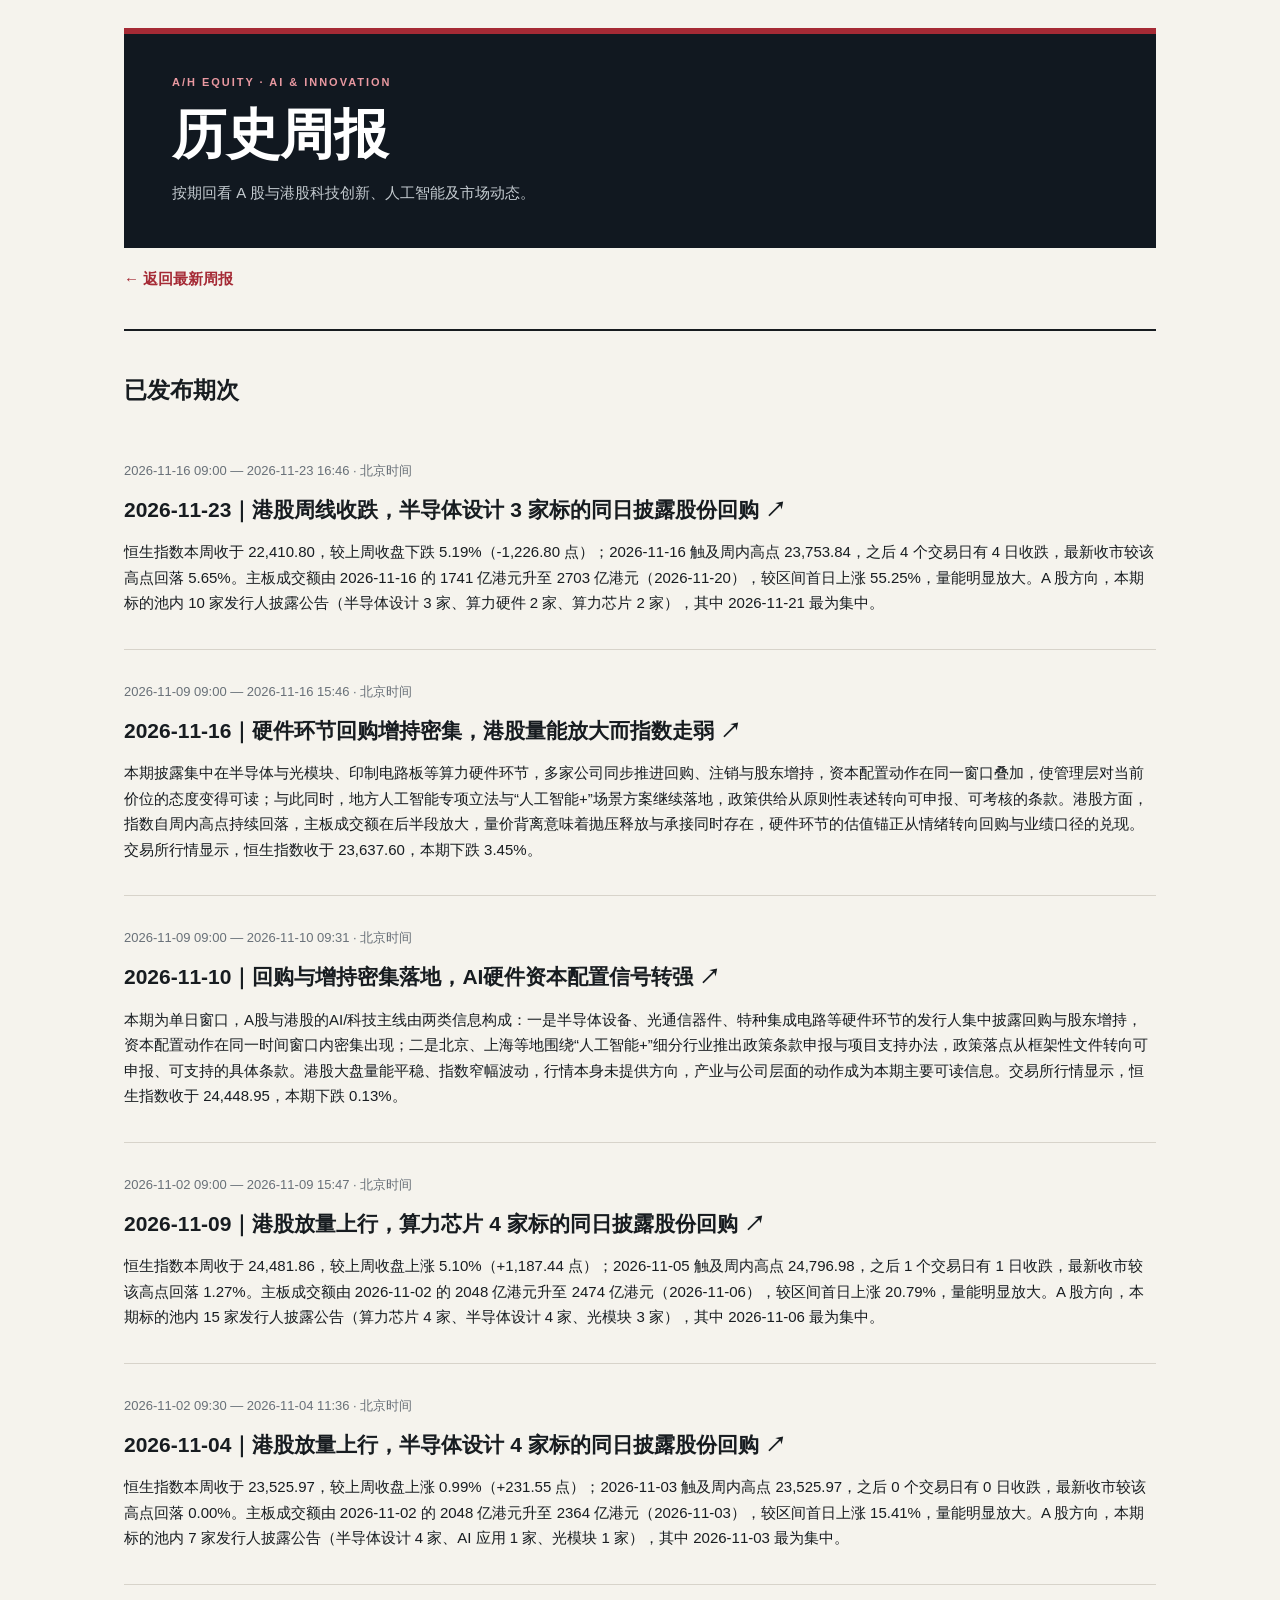
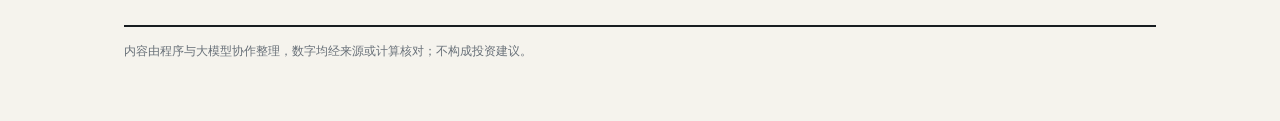
==== commit b5c27d6f: "Publish A/H AI market weekly 2026-11-23" ====
--- a/weekly/index.html
+++ b/weekly/index.html
@@ -5,5 +5,5 @@
 <header class="hero"><div class="eyebrow">A/H EQUITY · AI &amp; INNOVATION</div><h1>历史周报</h1>
 <p>按期回看 A 股与港股科技创新、人工智能及市场动态。</p></header>
 <a class="back" href="../">← 返回最新周报</a>
-<section class="section"><h2>已发布期次</h2><article class="entry"><p class="meta">2026-11-09 09:00 — 2026-11-16 15:46 · 北京时间</p><h2><a href="2026-11-16.html">2026-11-16｜硬件环节回购增持密集，港股量能放大而指数走弱 ↗</a></h2><p>本期披露集中在半导体与光模块、印制电路板等算力硬件环节，多家公司同步推进回购、注销与股东增持，资本配置动作在同一窗口叠加，使管理层对当前价位的态度变得可读；与此同时，地方人工智能专项立法与“人工智能+”场景方案继续落地，政策供给从原则性表述转向可申报、可考核的条款。港股方面，指数自周内高点持续回落，主板成交额在后半段放大，量价背离意味着抛压释放与承接同时存在，硬件环节的估值锚正从情绪转向回购与业绩口径的兑现。交易所行情显示，恒生指数收于 23,637.60，本期下跌 3.45%。</p></article><article class="entry"><p class="meta">2026-11-09 09:00 — 2026-11-10 09:31 · 北京时间</p><h2><a href="2026-11-10.html">2026-11-10｜回购与增持密集落地，AI硬件资本配置信号转强 ↗</a></h2><p>本期为单日窗口，A股与港股的AI/科技主线由两类信息构成：一是半导体设备、光通信器件、特种集成电路等硬件环节的发行人集中披露回购与股东增持，资本配置动作在同一时间窗口内密集出现；二是北京、上海等地围绕“人工智能+”细分行业推出政策条款申报与项目支持办法，政策落点从框架性文件转向可申报、可支持的具体条款。港股大盘量能平稳、指数窄幅波动，行情本身未提供方向，产业与公司层面的动作成为本期主要可读信息。交易所行情显示，恒生指数收于 24,448.95，本期下跌 0.13%。</p></article><article class="entry"><p class="meta">2026-11-02 09:00 — 2026-11-09 15:47 · 北京时间</p><h2><a href="2026-11-09.html">2026-11-09｜港股放量上行，算力芯片 4 家标的同日披露股份回购 ↗</a></h2><p>恒生指数本周收于 24,481.86，较上周收盘上涨 5.10%（+1,187.44 点）；2026-11-05 触及周内高点 24,796.98，之后 1 个交易日有 1 日收跌，最新收市较该高点回落 1.27%。主板成交额由 2026-11-02 的 2048 亿港元升至 2474 亿港元（2026-11-06），较区间首日上涨 20.79%，量能明显放大。A 股方向，本期标的池内 15 家发行人披露公告（算力芯片 4 家、半导体设计 4 家、光模块 3 家），其中 2026-11-06 最为集中。</p></article><article class="entry"><p class="meta">2026-11-02 09:30 — 2026-11-04 11:36 · 北京时间</p><h2><a href="2026-11-04.html">2026-11-04｜港股放量上行，半导体设计 4 家标的同日披露股份回购 ↗</a></h2><p>恒生指数本周收于 23,525.97，较上周收盘上涨 0.99%（+231.55 点）；2026-11-03 触及周内高点 23,525.97，之后 0 个交易日有 0 日收跌，最新收市较该高点回落 0.00%。主板成交额由 2026-11-02 的 2048 亿港元升至 2364 亿港元（2026-11-03），较区间首日上涨 15.41%，量能明显放大。A 股方向，本期标的池内 7 家发行人披露公告（半导体设计 4 家、AI 应用 1 家、光模块 1 家），其中 2026-11-03 最为集中。</p></article></section>
+<section class="section"><h2>已发布期次</h2><article class="entry"><p class="meta">2026-11-16 09:00 — 2026-11-23 16:46 · 北京时间</p><h2><a href="2026-11-23.html">2026-11-23｜港股周线收跌，半导体设计 3 家标的同日披露股份回购 ↗</a></h2><p>恒生指数本周收于 22,410.80，较上周收盘下跌 5.19%（-1,226.80 点）；2026-11-16 触及周内高点 23,753.84，之后 4 个交易日有 4 日收跌，最新收市较该高点回落 5.65%。主板成交额由 2026-11-16 的 1741 亿港元升至 2703 亿港元（2026-11-20），较区间首日上涨 55.25%，量能明显放大。A 股方向，本期标的池内 10 家发行人披露公告（半导体设计 3 家、算力硬件 2 家、算力芯片 2 家），其中 2026-11-21 最为集中。</p></article><article class="entry"><p class="meta">2026-11-09 09:00 — 2026-11-16 15:46 · 北京时间</p><h2><a href="2026-11-16.html">2026-11-16｜硬件环节回购增持密集，港股量能放大而指数走弱 ↗</a></h2><p>本期披露集中在半导体与光模块、印制电路板等算力硬件环节，多家公司同步推进回购、注销与股东增持，资本配置动作在同一窗口叠加，使管理层对当前价位的态度变得可读；与此同时，地方人工智能专项立法与“人工智能+”场景方案继续落地，政策供给从原则性表述转向可申报、可考核的条款。港股方面，指数自周内高点持续回落，主板成交额在后半段放大，量价背离意味着抛压释放与承接同时存在，硬件环节的估值锚正从情绪转向回购与业绩口径的兑现。交易所行情显示，恒生指数收于 23,637.60，本期下跌 3.45%。</p></article><article class="entry"><p class="meta">2026-11-09 09:00 — 2026-11-10 09:31 · 北京时间</p><h2><a href="2026-11-10.html">2026-11-10｜回购与增持密集落地，AI硬件资本配置信号转强 ↗</a></h2><p>本期为单日窗口，A股与港股的AI/科技主线由两类信息构成：一是半导体设备、光通信器件、特种集成电路等硬件环节的发行人集中披露回购与股东增持，资本配置动作在同一时间窗口内密集出现；二是北京、上海等地围绕“人工智能+”细分行业推出政策条款申报与项目支持办法，政策落点从框架性文件转向可申报、可支持的具体条款。港股大盘量能平稳、指数窄幅波动，行情本身未提供方向，产业与公司层面的动作成为本期主要可读信息。交易所行情显示，恒生指数收于 24,448.95，本期下跌 0.13%。</p></article><article class="entry"><p class="meta">2026-11-02 09:00 — 2026-11-09 15:47 · 北京时间</p><h2><a href="2026-11-09.html">2026-11-09｜港股放量上行，算力芯片 4 家标的同日披露股份回购 ↗</a></h2><p>恒生指数本周收于 24,481.86，较上周收盘上涨 5.10%（+1,187.44 点）；2026-11-05 触及周内高点 24,796.98，之后 1 个交易日有 1 日收跌，最新收市较该高点回落 1.27%。主板成交额由 2026-11-02 的 2048 亿港元升至 2474 亿港元（2026-11-06），较区间首日上涨 20.79%，量能明显放大。A 股方向，本期标的池内 15 家发行人披露公告（算力芯片 4 家、半导体设计 4 家、光模块 3 家），其中 2026-11-06 最为集中。</p></article><article class="entry"><p class="meta">2026-11-02 09:30 — 2026-11-04 11:36 · 北京时间</p><h2><a href="2026-11-04.html">2026-11-04｜港股放量上行，半导体设计 4 家标的同日披露股份回购 ↗</a></h2><p>恒生指数本周收于 23,525.97，较上周收盘上涨 0.99%（+231.55 点）；2026-11-03 触及周内高点 23,525.97，之后 0 个交易日有 0 日收跌，最新收市较该高点回落 0.00%。主板成交额由 2026-11-02 的 2048 亿港元升至 2364 亿港元（2026-11-03），较区间首日上涨 15.41%，量能明显放大。A 股方向，本期标的池内 7 家发行人披露公告（半导体设计 4 家、AI 应用 1 家、光模块 1 家），其中 2026-11-03 最为集中。</p></article></section>
 <footer>内容由程序与大模型协作整理，数字均经来源或计算核对；不构成投资建议。</footer></main></body></html>
